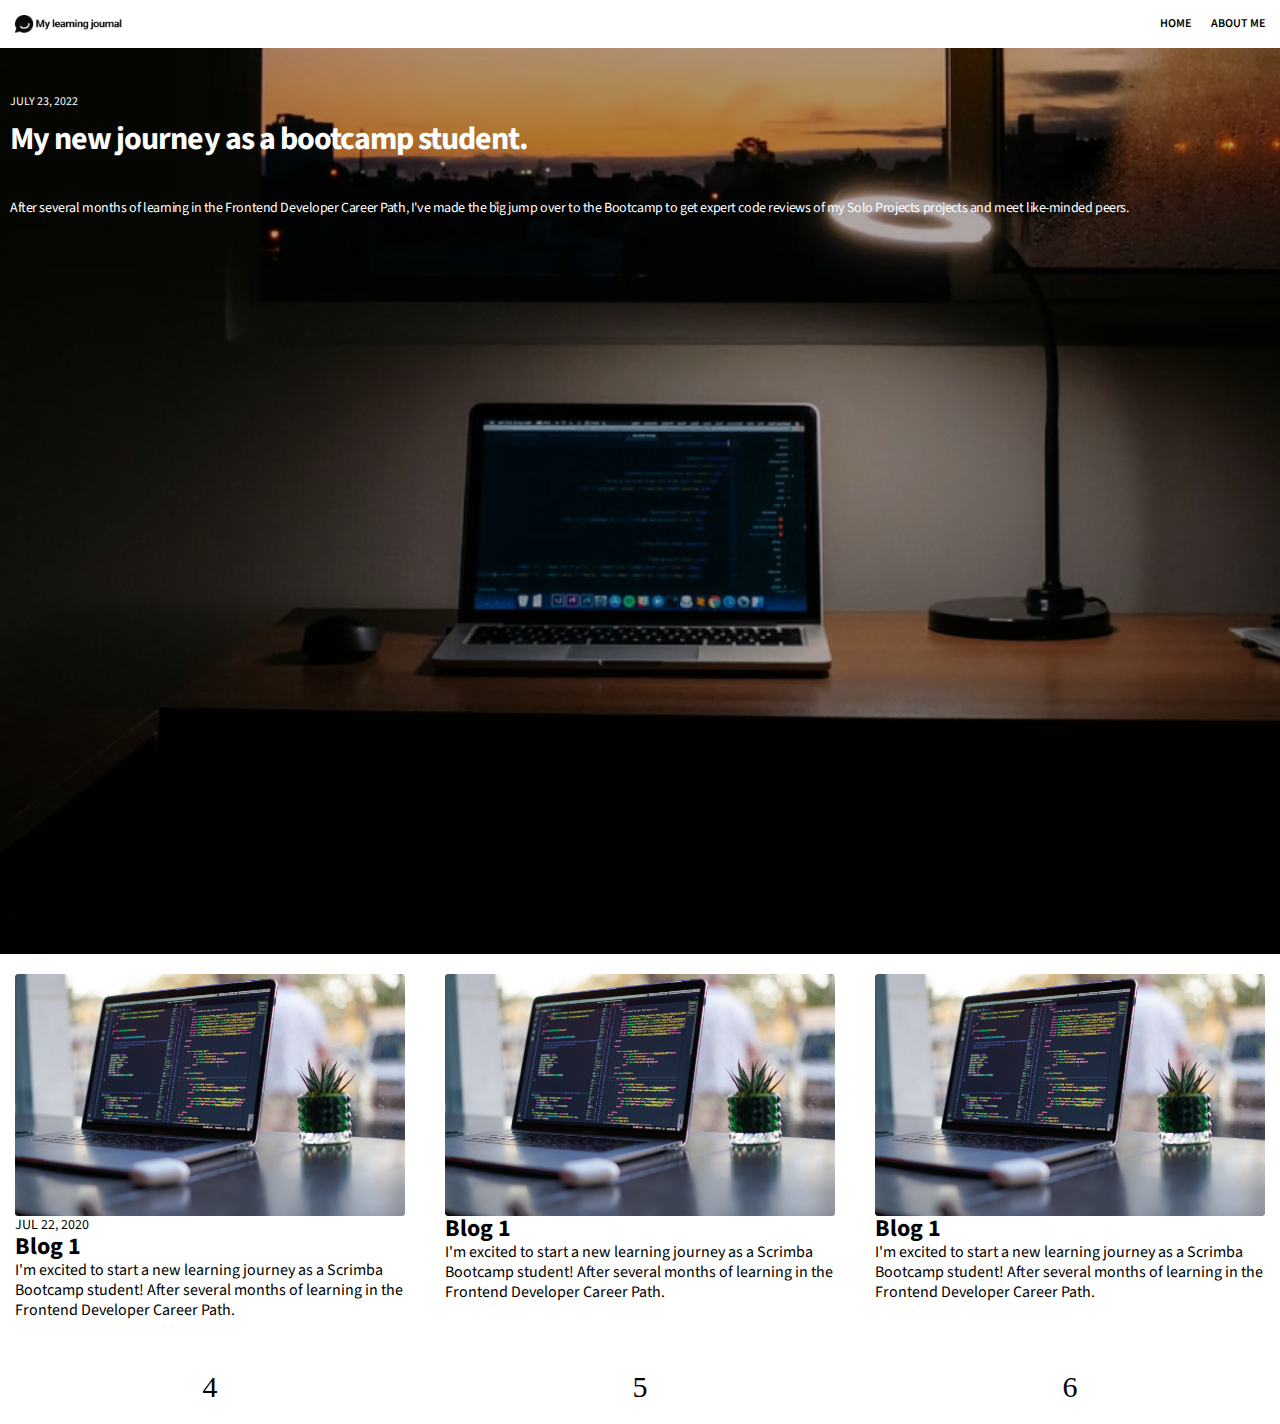
==== index.html @ 58d4a375 "start article layout." ====
<!DOCTYPE html>
<html lang="en">
  <head>
    <meta charset="UTF-8" />
    <meta name="viewport" content="width=device-width, initial-scale=1.0" />
    <title>Document</title>
    <link rel="preconnect" href="https://fonts.googleapis.com" />
    <link rel="preconnect" href="https://fonts.gstatic.com" crossorigin />
    <link
      href="https://fonts.googleapis.com/css2?family=Source+Sans+3:wght@400;600;700&display=swap"
      rel="stylesheet"
    />
  </head>
  <link rel="stylesheet" href="style.css" />
  <body>
    <div class="container">
      <div class="header">
        <img class="logo" src="/images/logo.png" alt="my learning logo" />
        <p class="nav">HOME</p>
        <p class="nav about">ABOUT ME</p>
      </div>
      <div class="hero">
        <img
          class="hero-img"
          src="images/article-image-hero.png"
          alt="a desk, laptop and light"
        />
        <p class="overlay-text">JULY 23, 2022</p>
        <h1 class="overlay-text overlay-text-headline">
          My new journey as a bootcamp student.
        </h1>
        <p class="overlay-text overlay-para">
          After several months of learning in the Frontend Developer Career
          Path, I've made the big jump over to the Bootcamp to get expert code
          reviews of my Solo Projects projects and meet like-minded peers.
        </p>
      </div>

      <!-- start articles -->
      <div class="grid-container">
        <div class="grid-item">
          <img class="article-image" src="/images/article-image-1.png" />
          <p class="article-date">JUL 22, 2020</p>
          <h2>Blog 1</h2>
          <p class="intro">
            I'm excited to start a new learning journey as a Scrimba Bootcamp
            student! After several months of learning in the Frontend Developer
            Career Path.
          </p>
        </div>
        <div class="grid-item">
          <img class="article-image" src="/images/article-image-1.png" />
          <p class="article-date"></p>
          <h2>Blog 1</h2>
          <p class="intro">
            I'm excited to start a new learning journey as a Scrimba Bootcamp
            student! After several months of learning in the Frontend Developer
            Career Path.
          </p>
        </div>
        <div class="grid-item">
          <img class="article-image" src="/images/article-image-1.png" />
          <p class="article-date"></p>
          <h2>Blog 1</h2>
          <p class="intro">
            I'm excited to start a new learning journey as a Scrimba Bootcamp
            student! After several months of learning in the Frontend Developer
            Career Path.
          </p>
        </div>
        <div class="grid-item">4</div>
        <div class="grid-item">5</div>
        <div class="grid-item">6</div>
      </div>
    </div>
  </body>
</html>
---- style.css ----
/* Box sizing rules */
*,
*::before,
*::after {
  box-sizing: border-box;
}

img {
  display: block;
  max-width: 100%;
}

/* Remove default margin */
body,
h1,
h2,
h3,
h4,
p,
figure,
blockquote,
dl,
dd {
  margin: 0;
}

body {
  background-color: lightgray;
}

.container {
  width: 100%;
  background-color: #fff;
  margin: 0 auto;
}

.header {
  display: flex;
  gap: 20px;
  /* justify-content: end; */
  align-items: center;
  width: 100%;
}

.logo {
  margin-right: auto;
  width: 140px;
  padding: 15px;
}
.nav {
  font-family: 'Source Sans 3', sans-serif;
  font-size: 12px;
  font-weight: 600;
  line-height: 20px;
  letter-spacing: 0em;
}

.about {
  padding-right: 15px;
}

.hero {
  display: flex;
  justify-content: left;
  align-items: start;
  position: relative;
}

.hero-img {
  width: 100%;
  height: auto;
}

.overlay-text {
  position: absolute;
  color: white;
  padding: 10px;
  color: white;
  font-family: 'Source Sans 3', sans-serif;
  font-size: 12px;
  font-weight: 400;
  line-height: 15px;
  letter-spacing: 0em;
  margin-top: 3em;
}

.overlay-text-headline {
  position: absolute;
  color: white;
  text-align: center;
  margin-top: 2em;
  font-family: 'Source Sans 3', sans-serif;
  font-size: 32px;
  font-weight: 700;
  line-height: 35px;
  letter-spacing: -0.03em;
  text-align: left;
}

.overlay-para {
  position: absolute;
  color: white;
  margin-top: 10em;
  font-family: 'Source Sans 3', sans-serif;
  font-size: 14px;
  font-weight: 400;
  line-height: 20px;
  letter-spacing: -0.03em;
  text-align: left;
  width: 90%;
}

/* articles grid */
.grid-container {
  display: grid;
  grid-template-columns: auto;
  grid-gap: 10px;
  /* padding: 10px; */
}

.grid-item {
  background-color: rgba(255, 255, 255, 0.8);
  /* border: 1px solid rgba(0, 0, 0, 0.8); */
  padding: 20px 15px;
  font-size: 30px;
  text-align: center;
}

.article-image {
  width: 100%;
}

.article-date {
  font-family: 'Source Sans 3', sans-serif;
  font-size: 14px;
  font-weight: 400;
  line-height: 18px;
  letter-spacing: 0em;
  text-align: left;
}

h2 {
  font-family: 'Source Sans 3', sans-serif;
  font-size: 24px;
  font-weight: 700;
  line-height: 26px;
  letter-spacing: 0em;
  text-align: left;
}

.intro {
  font-family: 'Source Sans 3', sans-serif;
  font-size: 16px;
  font-weight: 400;
  line-height: 20px;
  letter-spacing: 0em;
  text-align: left;
}

@media screen and (max-width: 600px) {
  .grid-container {
    grid-template-columns: auto;
  }
}

@media screen and (min-width: 601px) and (max-width: 900px) {
  .grid-container {
    grid-template-columns: auto auto;
  }
}

@media screen and (min-width: 901px) {
  .grid-container {
    grid-template-columns: auto auto auto;
  }
}
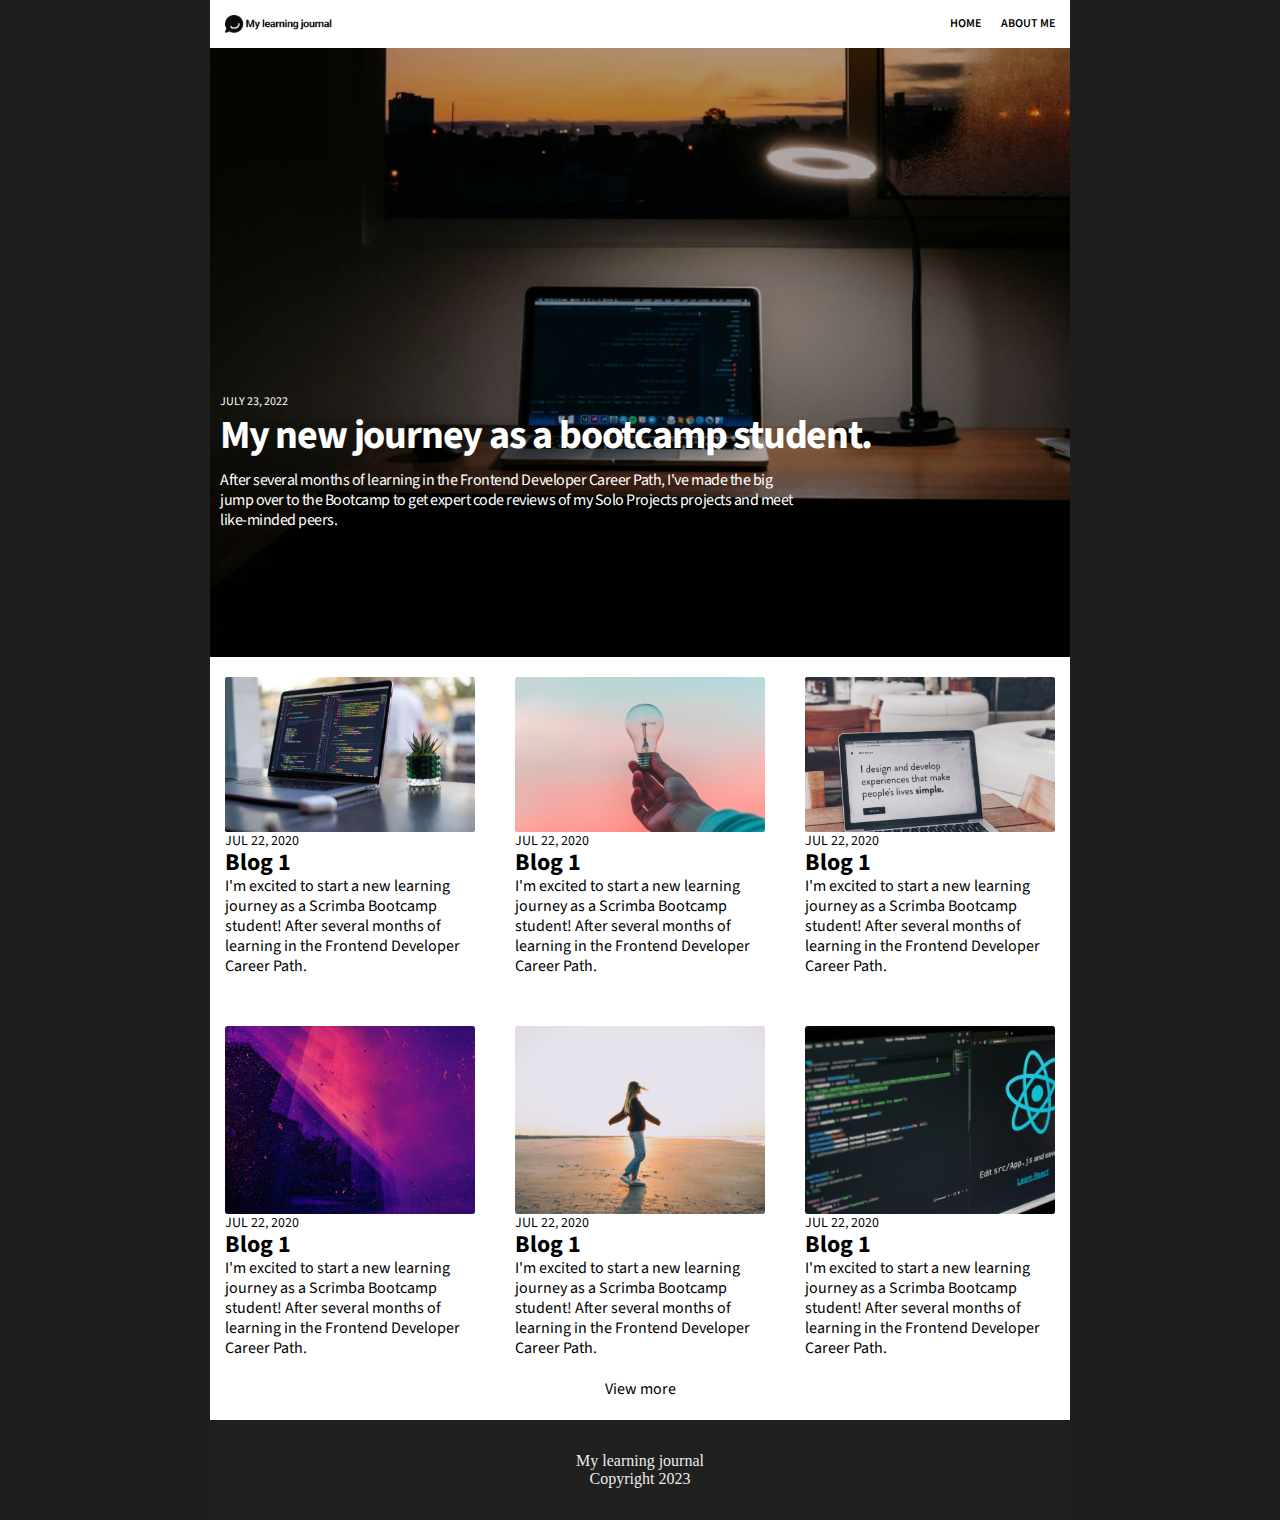
==== commit 9db9f779: "home page." ====
--- a/index.html
+++ b/index.html
@@ -3,7 +3,7 @@
   <head>
     <meta charset="UTF-8" />
     <meta name="viewport" content="width=device-width, initial-scale=1.0" />
-    <title>Document</title>
+    <title>My learning journal</title>
     <link rel="preconnect" href="https://fonts.googleapis.com" />
     <link rel="preconnect" href="https://fonts.gstatic.com" crossorigin />
     <link
@@ -49,8 +49,8 @@
           </p>
         </div>
         <div class="grid-item">
-          <img class="article-image" src="/images/article-image-1.png" />
-          <p class="article-date"></p>
+          <img class="article-image" src="/images/article-image-2.png" />
+          <p class="article-date">JUL 22, 2020</p>
           <h2>Blog 1</h2>
           <p class="intro">
             I'm excited to start a new learning journey as a Scrimba Bootcamp
@@ -59,8 +59,8 @@
           </p>
         </div>
         <div class="grid-item">
-          <img class="article-image" src="/images/article-image-1.png" />
-          <p class="article-date"></p>
+          <img class="article-image" src="/images/article-image-3.png" />
+          <p class="article-date">JUL 22, 2020</p>
           <h2>Blog 1</h2>
           <p class="intro">
             I'm excited to start a new learning journey as a Scrimba Bootcamp
@@ -68,10 +68,45 @@
             Career Path.
           </p>
         </div>
-        <div class="grid-item">4</div>
-        <div class="grid-item">5</div>
-        <div class="grid-item">6</div>
+        <div class="grid-item">
+          <img class="article-image" src="/images/article-image-4.png" />
+          <p class="article-date">JUL 22, 2020</p>
+          <h2>Blog 1</h2>
+          <p class="intro">
+            I'm excited to start a new learning journey as a Scrimba Bootcamp
+            student! After several months of learning in the Frontend Developer
+            Career Path.
+          </p>
+        </div>
+        <div class="grid-item">
+          <img class="article-image" src="/images/article-image-5.png" />
+          <p class="article-date">JUL 22, 2020</p>
+          <h2>Blog 1</h2>
+          <p class="intro">
+            I'm excited to start a new learning journey as a Scrimba Bootcamp
+            student! After several months of learning in the Frontend Developer
+            Career Path.
+          </p>
+        </div>
+        <div class="grid-item">
+          <img class="article-image" src="/images/article-image-6.png" />
+          <p class="article-date">JUL 22, 2020</p>
+          <h2>Blog 1</h2>
+          <p class="intro">
+            I'm excited to start a new learning journey as a Scrimba Bootcamp
+            student! After several months of learning in the Frontend Developer
+            Career Path.
+          </p>
+        </div>
       </div>
+
+      <div><p class="more">View more</p></div>
+      <footer>
+        <div class="footer-content">
+          <p class="copyright-brand">My learning journal</p>
+          <p class="copyright">Copyright 2023</p>
+        </div>
+      </footer>
     </div>
   </body>
 </html>
--- a/style.css
+++ b/style.css
@@ -22,10 +22,11 @@
 dl,
 dd {
   margin: 0;
+  font-family: Source Sans 3, sans-serif;
 }
 
 body {
-  background-color: lightgray;
+  background-color: #1e1e1e;
 }
 
 .container {
@@ -55,6 +56,11 @@
   letter-spacing: 0em;
 }
 
+.more {
+  font-family: 'Source Sans 3', sans-serif;
+  text-align: center;
+  margin-bottom: 20px;
+}
 .about {
   padding-right: 15px;
 }
@@ -64,6 +70,7 @@
   justify-content: left;
   align-items: start;
   position: relative;
+  width: auto;
 }
 
 .hero-img {
@@ -156,6 +163,25 @@
   letter-spacing: 0em;
   text-align: left;
 }
+footer {
+  display: flex;
+  justify-content: center;
+  align-items: center;
+  height: 100px; /* adjust the height as needed */
+  background-color: #202020;
+}
+
+.footer-content {
+  display: flex;
+  flex-direction: column;
+  align-items: center;
+}
+
+.footer-content p {
+  color: #ececec;
+  display: flex;
+  margin: 0;
+}
 
 @media screen and (max-width: 600px) {
   .grid-container {
@@ -173,4 +199,55 @@
   .grid-container {
     grid-template-columns: auto auto auto;
   }
-}
+
+  .container {
+    width: 860px;
+    background-color: #fff;
+    margin: 0 auto;
+  }
+
+  .hero-img {
+    object-fit: fill;
+    /* height: 500px; */
+  }
+
+  .overlay-text {
+    position: absolute;
+    top: 300px;
+    color: white;
+    padding: 10px;
+    color: white;
+    font-family: 'Source Sans 3', sans-serif;
+    font-size: 12px;
+    font-weight: 400;
+    line-height: 15px;
+    letter-spacing: 0em;
+    margin-top: 3em;
+  }
+
+  .overlay-text-headline {
+    position: absolute;
+    color: white;
+    text-align: center;
+    margin-top: 1.5em;
+    font-family: 'Source Sans 3', sans-serif;
+    font-size: 40px;
+    font-weight: 700;
+    line-height: 35px;
+    letter-spacing: -0.03em;
+    text-align: left;
+  }
+
+  .overlay-para {
+    position: absolute;
+    color: white;
+    margin-top: 7em;
+    font-family: 'Source Sans 3', sans-serif;
+    font-size: 16px;
+    font-weight: 400;
+    line-height: 20px;
+    letter-spacing: -0.03em;
+    text-align: left;
+    width: 70%;
+  }
+}
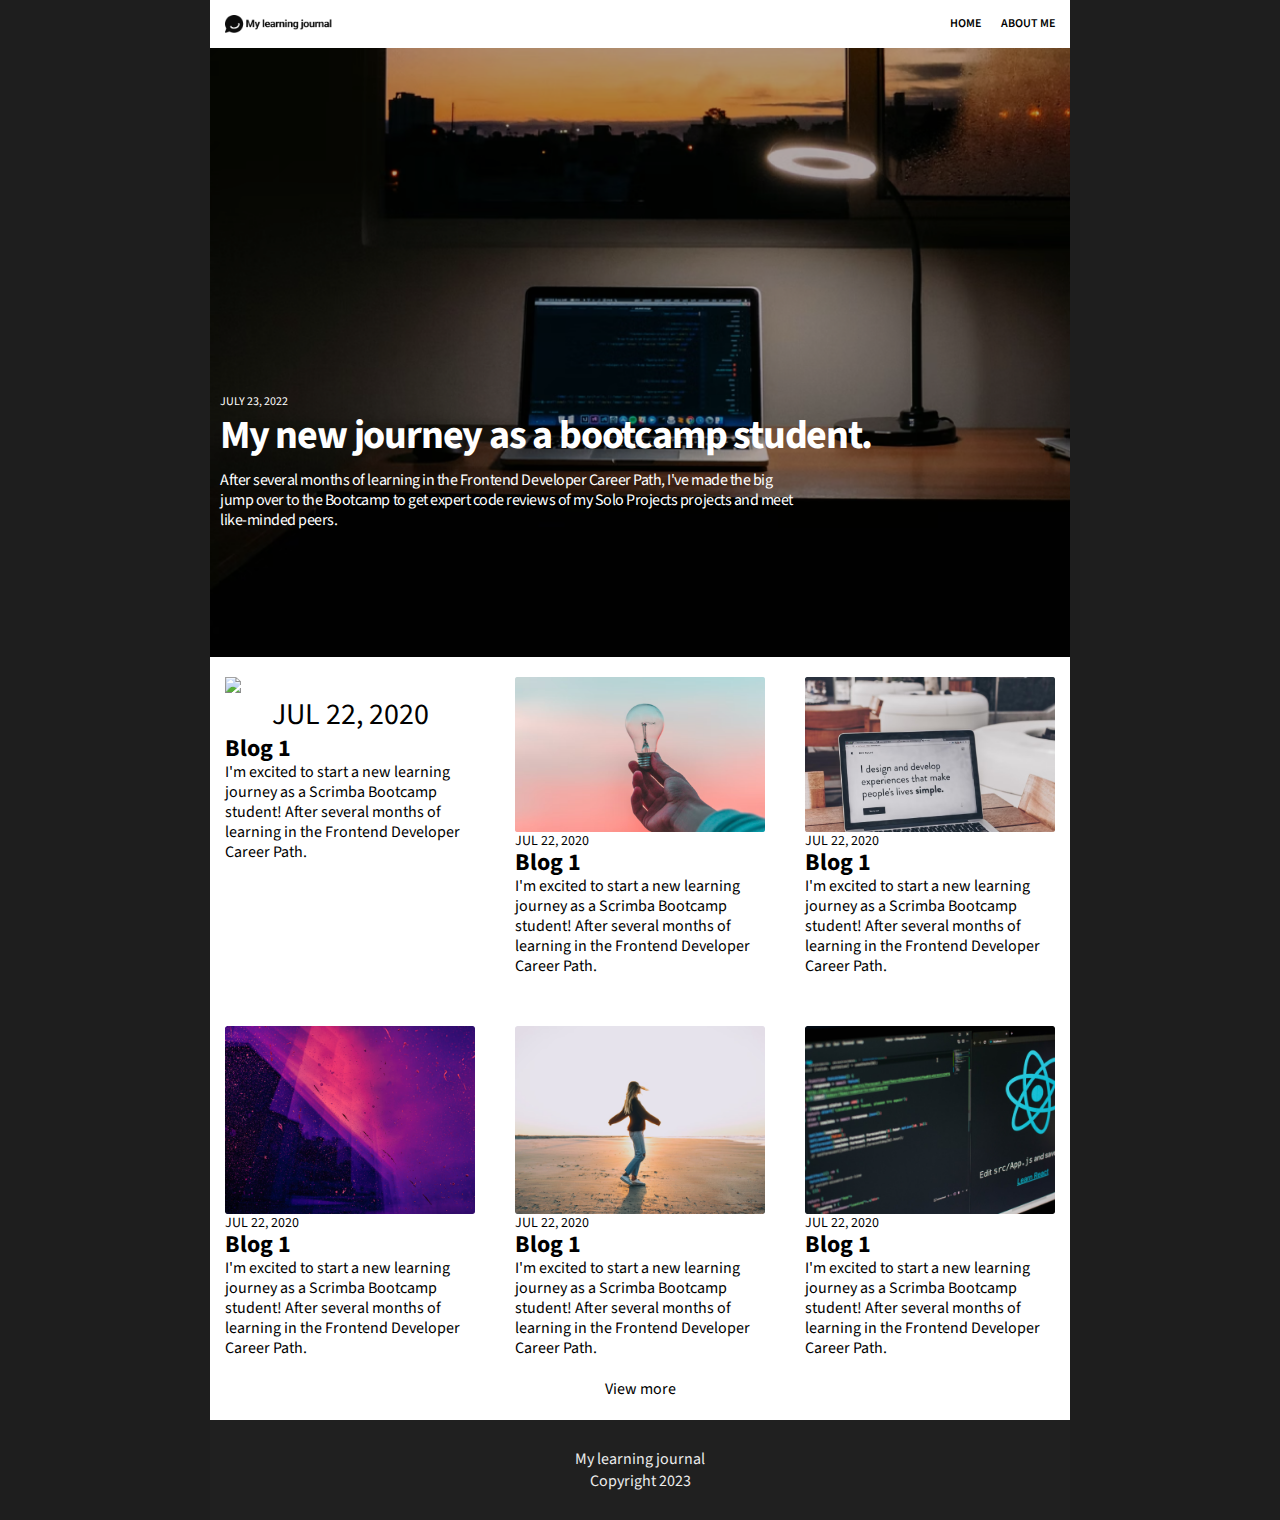
==== commit b86a9b86: "update path for github images." ====
--- a/index.html
+++ b/index.html
@@ -15,7 +15,7 @@
   <body>
     <div class="container">
       <div class="header">
-        <img class="logo" src="/images/logo.png" alt="my learning logo" />
+        <img class="logo" src="./images/logo.png" alt="my learning logo" />
         <p class="nav">HOME</p>
         <p class="nav about">ABOUT ME</p>
       </div>
@@ -39,7 +39,7 @@
       <!-- start articles -->
       <div class="grid-container">
         <div class="grid-item">
-          <img class="article-image" src="/images/article-image-1.png" />
+          <img class="article-image" src="./images/article-image-1.png />
           <p class="article-date">JUL 22, 2020</p>
           <h2>Blog 1</h2>
           <p class="intro">
@@ -49,7 +49,7 @@
           </p>
         </div>
         <div class="grid-item">
-          <img class="article-image" src="/images/article-image-2.png" />
+          <img class="article-image" src="./images/article-image-2.png" />
           <p class="article-date">JUL 22, 2020</p>
           <h2>Blog 1</h2>
           <p class="intro">
@@ -59,7 +59,7 @@
           </p>
         </div>
         <div class="grid-item">
-          <img class="article-image" src="/images/article-image-3.png" />
+          <img class="article-image" src="./images/article-image-3.png" />
           <p class="article-date">JUL 22, 2020</p>
           <h2>Blog 1</h2>
           <p class="intro">
@@ -69,7 +69,7 @@
           </p>
         </div>
         <div class="grid-item">
-          <img class="article-image" src="/images/article-image-4.png" />
+          <img class="article-image" src="./images/article-image-4.png" />
           <p class="article-date">JUL 22, 2020</p>
           <h2>Blog 1</h2>
           <p class="intro">
@@ -79,7 +79,7 @@
           </p>
         </div>
         <div class="grid-item">
-          <img class="article-image" src="/images/article-image-5.png" />
+          <img class="article-image" src="./images/article-image-5.png" />
           <p class="article-date">JUL 22, 2020</p>
           <h2>Blog 1</h2>
           <p class="intro">
@@ -89,7 +89,7 @@
           </p>
         </div>
         <div class="grid-item">
-          <img class="article-image" src="/images/article-image-6.png" />
+          <img class="article-image" src="./images/article-image-6.png" />
           <p class="article-date">JUL 22, 2020</p>
           <h2>Blog 1</h2>
           <p class="intro">
--- a/style.css
+++ b/style.css
@@ -22,7 +22,7 @@
 dl,
 dd {
   margin: 0;
-  font-family: Source Sans 3, sans-serif;
+  font-family: 'Source Sans 3', sans-serif;
 }
 
 body {
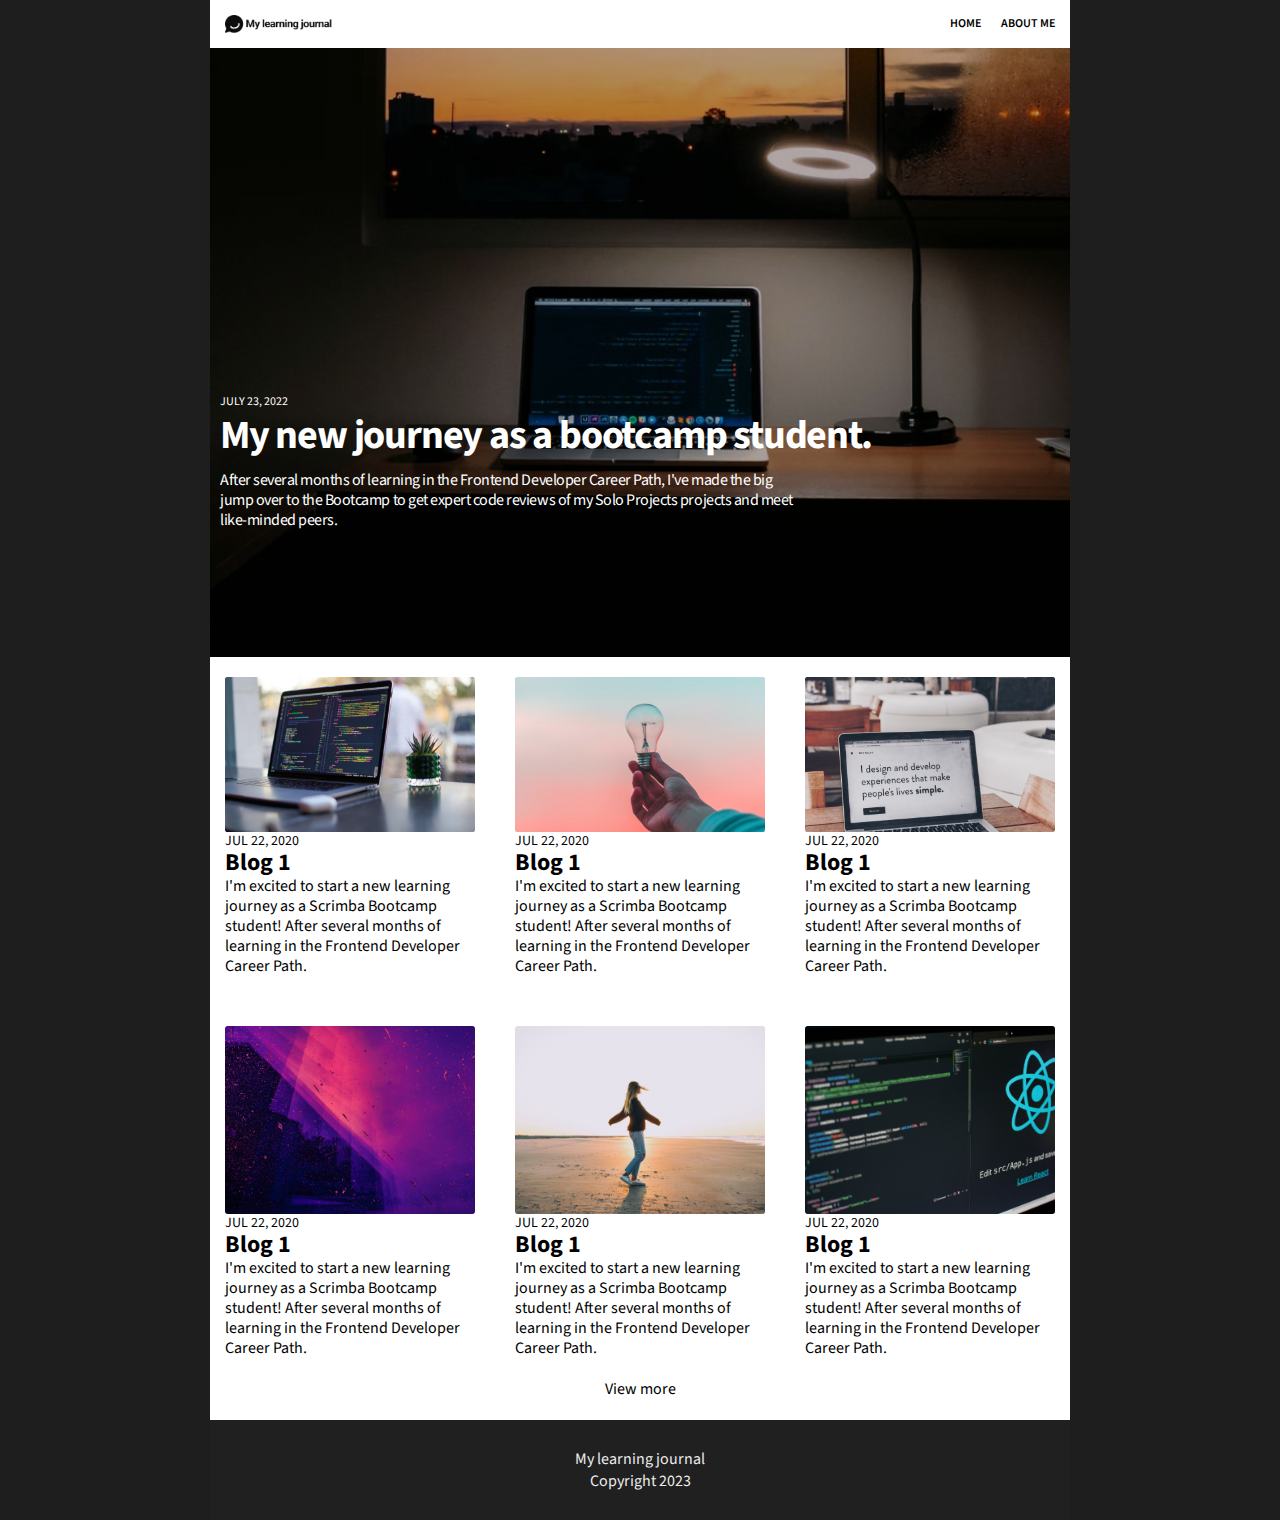
==== commit a42424c8: "missing closing "" ====
--- a/index.html
+++ b/index.html
@@ -39,7 +39,7 @@
       <!-- start articles -->
       <div class="grid-container">
         <div class="grid-item">
-          <img class="article-image" src="./images/article-image-1.png />
+          <img class="article-image" src="./images/article-image-1.png" />
           <p class="article-date">JUL 22, 2020</p>
           <h2>Blog 1</h2>
           <p class="intro">
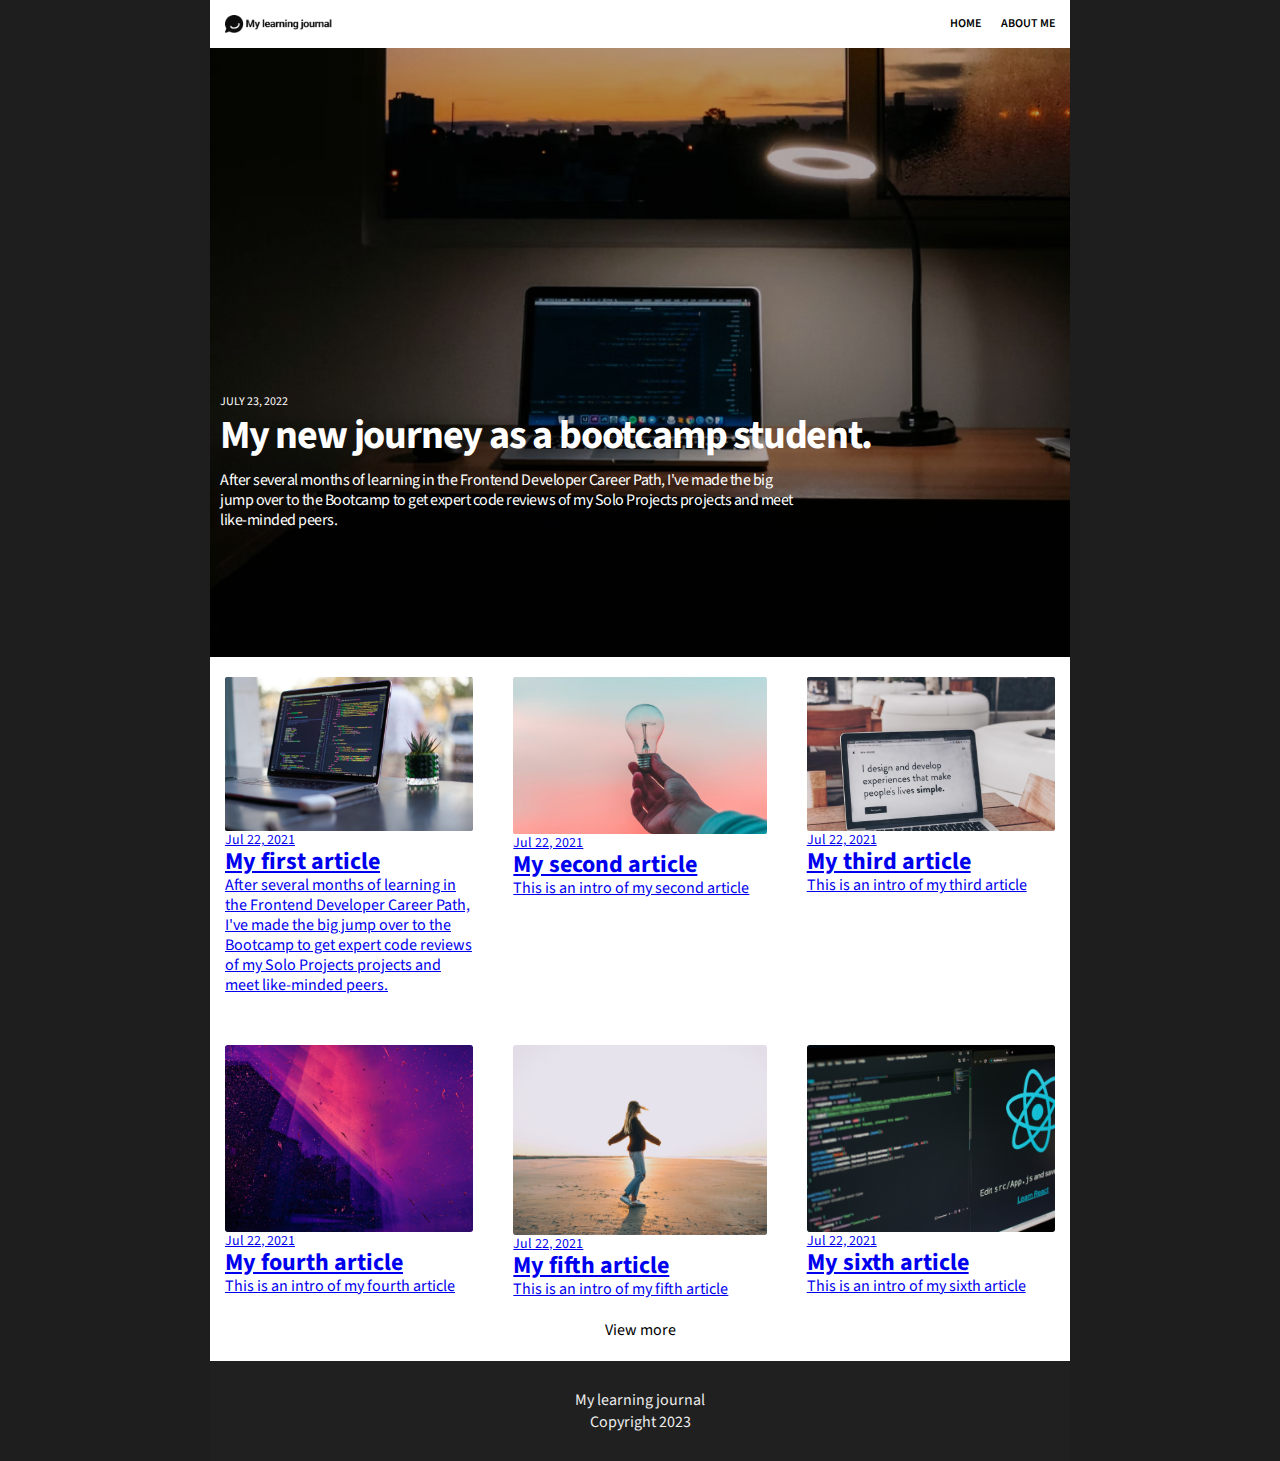
==== commit 6f1568ba: "start article template." ====
--- a/index.html
+++ b/index.html
@@ -37,67 +37,8 @@
       </div>
 
       <!-- start articles -->
-      <div class="grid-container">
-        <div class="grid-item">
-          <img class="article-image" src="./images/article-image-1.png" />
-          <p class="article-date">JUL 22, 2020</p>
-          <h2>Blog 1</h2>
-          <p class="intro">
-            I'm excited to start a new learning journey as a Scrimba Bootcamp
-            student! After several months of learning in the Frontend Developer
-            Career Path.
-          </p>
-        </div>
-        <div class="grid-item">
-          <img class="article-image" src="./images/article-image-2.png" />
-          <p class="article-date">JUL 22, 2020</p>
-          <h2>Blog 1</h2>
-          <p class="intro">
-            I'm excited to start a new learning journey as a Scrimba Bootcamp
-            student! After several months of learning in the Frontend Developer
-            Career Path.
-          </p>
-        </div>
-        <div class="grid-item">
-          <img class="article-image" src="./images/article-image-3.png" />
-          <p class="article-date">JUL 22, 2020</p>
-          <h2>Blog 1</h2>
-          <p class="intro">
-            I'm excited to start a new learning journey as a Scrimba Bootcamp
-            student! After several months of learning in the Frontend Developer
-            Career Path.
-          </p>
-        </div>
-        <div class="grid-item">
-          <img class="article-image" src="./images/article-image-4.png" />
-          <p class="article-date">JUL 22, 2020</p>
-          <h2>Blog 1</h2>
-          <p class="intro">
-            I'm excited to start a new learning journey as a Scrimba Bootcamp
-            student! After several months of learning in the Frontend Developer
-            Career Path.
-          </p>
-        </div>
-        <div class="grid-item">
-          <img class="article-image" src="./images/article-image-5.png" />
-          <p class="article-date">JUL 22, 2020</p>
-          <h2>Blog 1</h2>
-          <p class="intro">
-            I'm excited to start a new learning journey as a Scrimba Bootcamp
-            student! After several months of learning in the Frontend Developer
-            Career Path.
-          </p>
-        </div>
-        <div class="grid-item">
-          <img class="article-image" src="./images/article-image-6.png" />
-          <p class="article-date">JUL 22, 2020</p>
-          <h2>Blog 1</h2>
-          <p class="intro">
-            I'm excited to start a new learning journey as a Scrimba Bootcamp
-            student! After several months of learning in the Frontend Developer
-            Career Path.
-          </p>
-        </div>
+      <div class="grid-container" id="grid-container">
+        <!-- render articles from js -->
       </div>
 
       <div><p class="more">View more</p></div>
@@ -108,5 +49,6 @@
         </div>
       </footer>
     </div>
+    <script type="module" src="script.js"></script>
   </body>
 </html>
--- a/style.css
+++ b/style.css
@@ -251,3 +251,24 @@
     width: 70%;
   }
 }
+
+/* articles page */
+
+main {
+  background-color: #fafafa;
+}
+
+article {
+  padding: 40px 60px;
+}
+
+.recent-posts {
+  text-align: center;
+}
+
+.recent-posts-grid-container {
+  display: grid;
+  grid-template-columns: auto auto auto;
+  grid-gap: 10px;
+  padding: 10px;
+}
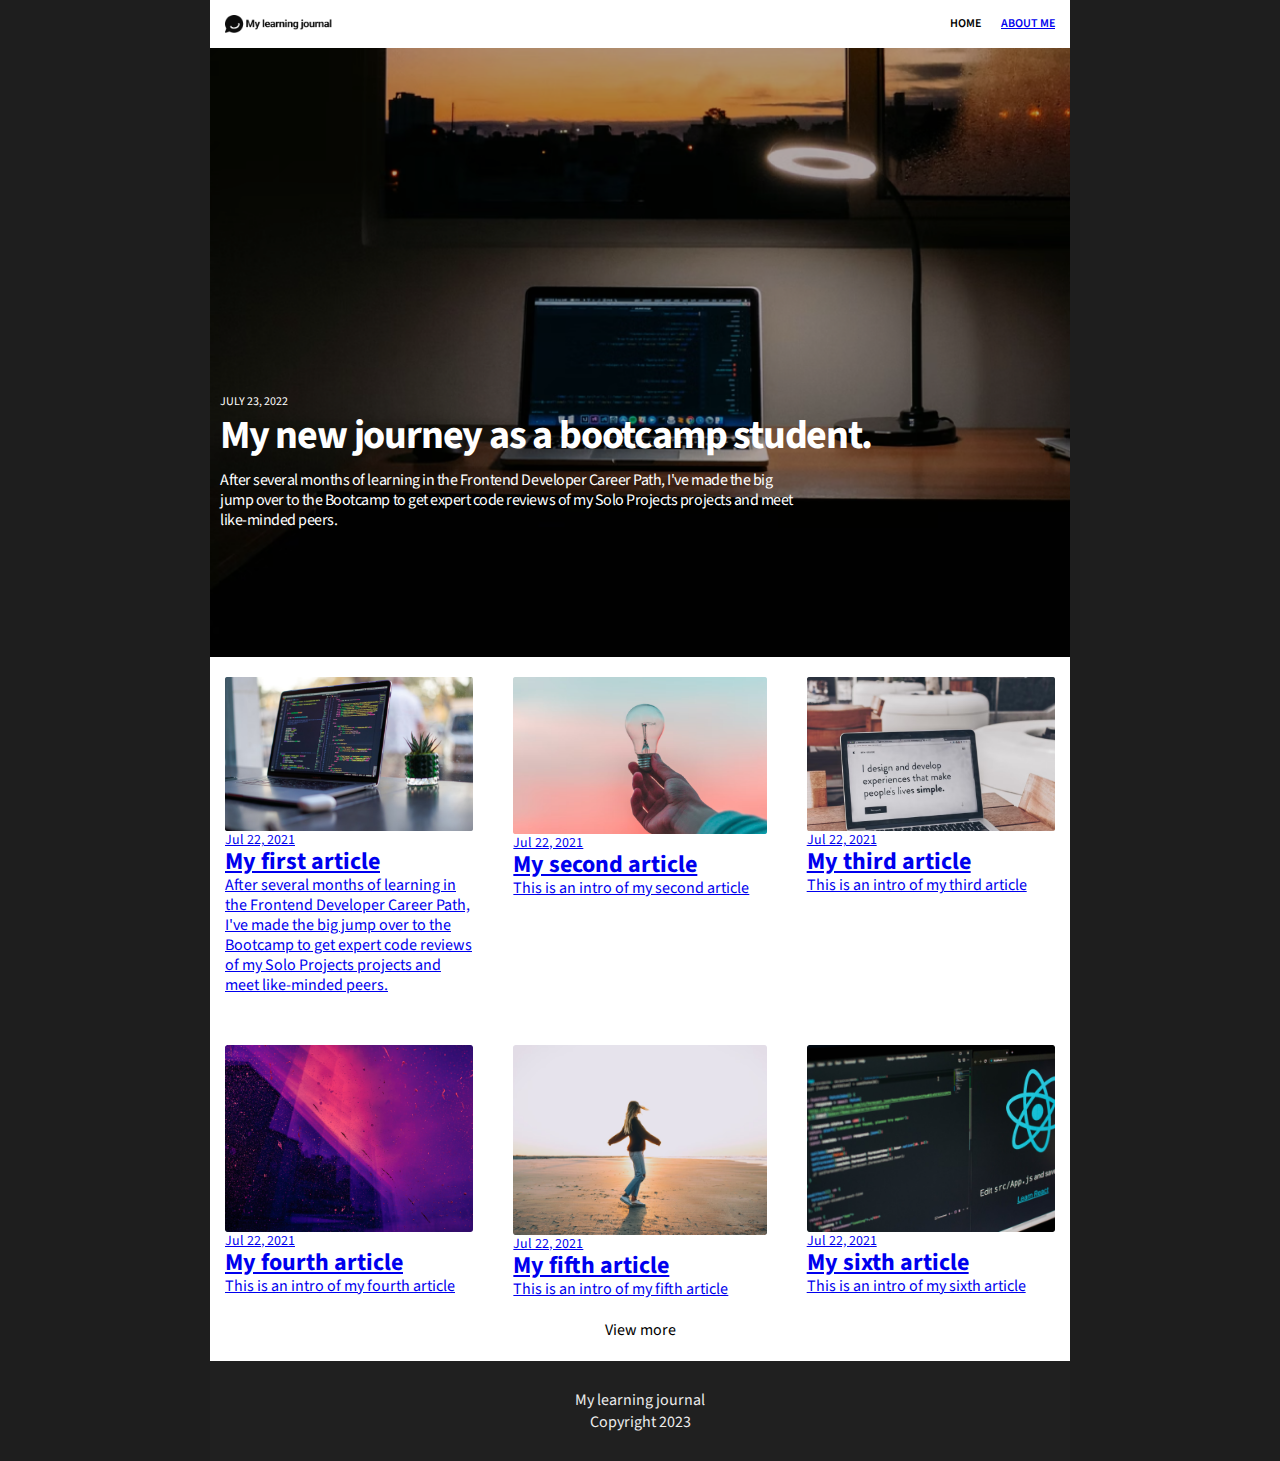
==== commit a79b822d: "nav links." ====
--- a/index.html
+++ b/index.html
@@ -17,7 +17,7 @@
       <div class="header">
         <img class="logo" src="./images/logo.png" alt="my learning logo" />
         <p class="nav">HOME</p>
-        <p class="nav about">ABOUT ME</p>
+        <a href="./about.html"><p class="nav about">ABOUT ME</p></a>
       </div>
       <div class="hero">
         <img
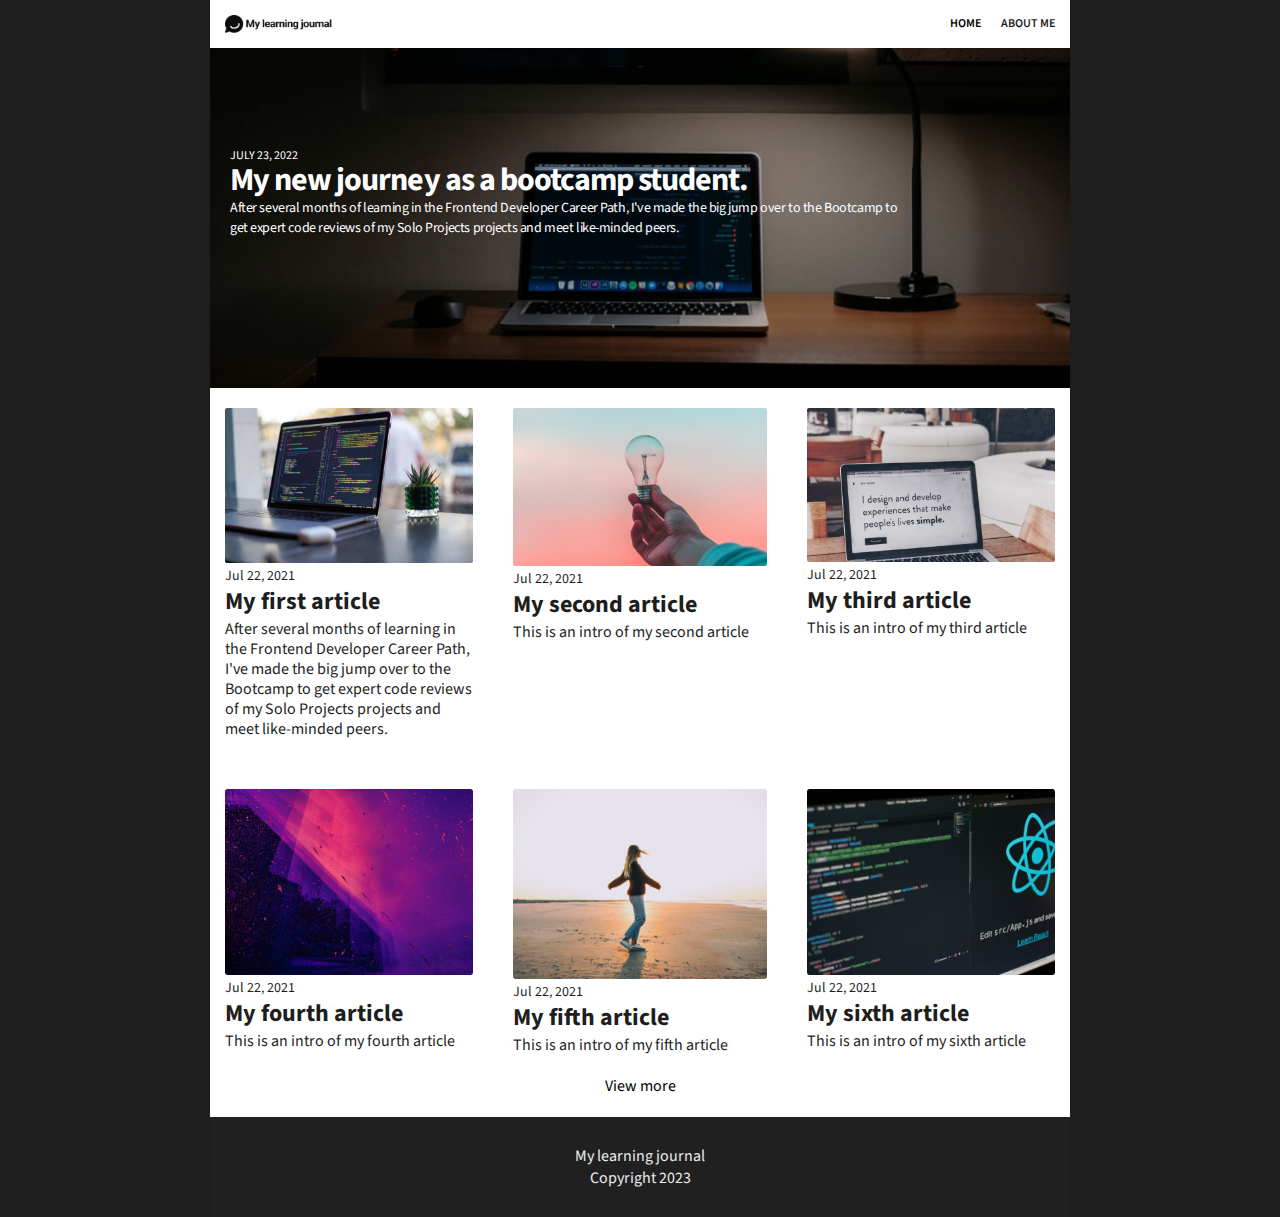
==== commit ab3fd23c: "update hero css" ====
--- a/index.html
+++ b/index.html
@@ -20,12 +20,7 @@
         <a href="./about.html"><p class="nav about">ABOUT ME</p></a>
       </div>
       <div class="hero">
-        <img
-          class="hero-img"
-          src="images/article-image-hero.png"
-          alt="a desk, laptop and light"
-        />
-        <p class="overlay-text">JULY 23, 2022</p>
+        <p class="overlay-text-date">JULY 23, 2022</p>
         <h1 class="overlay-text overlay-text-headline">
           My new journey as a bootcamp student.
         </h1>
--- a/style.css
+++ b/style.css
@@ -23,6 +23,7 @@
 dd {
   margin: 0;
   font-family: 'Source Sans 3', sans-serif;
+  padding: 0;
 }
 
 body {
@@ -66,36 +67,27 @@
 }
 
 .hero {
-  display: flex;
-  justify-content: left;
-  align-items: start;
-  position: relative;
-  width: auto;
-}
-
-.hero-img {
-  width: 100%;
-  height: auto;
-}
-
-.overlay-text {
-  position: absolute;
-  color: white;
-  padding: 10px;
+  background-image: url('./images/article-image-hero.png');
+  background-size: cover;
+  background-position: center;
+  background-color: fuchsia; /* Used if the image is unavailable */
+  padding-top: 100px;
+  padding-bottom: 150px;
+  padding-left: 20px;
+}
+
+.overlay-text-date {
+  color: white;
   color: white;
   font-family: 'Source Sans 3', sans-serif;
   font-size: 12px;
   font-weight: 400;
   line-height: 15px;
-  letter-spacing: 0em;
-  margin-top: 3em;
 }
 
 .overlay-text-headline {
-  position: absolute;
-  color: white;
-  text-align: center;
-  margin-top: 2em;
+  color: white;
+  text-align: left;
   font-family: 'Source Sans 3', sans-serif;
   font-size: 32px;
   font-weight: 700;
@@ -105,16 +97,14 @@
 }
 
 .overlay-para {
-  position: absolute;
-  color: white;
-  margin-top: 10em;
+  color: white;
   font-family: 'Source Sans 3', sans-serif;
   font-size: 14px;
   font-weight: 400;
   line-height: 20px;
   letter-spacing: -0.03em;
   text-align: left;
-  width: 90%;
+  width: 80%;
 }
 
 /* articles grid */
@@ -137,37 +127,31 @@
   width: 100%;
 }
 
-.article-date {
-  font-family: 'Source Sans 3', sans-serif;
-  font-size: 14px;
-  font-weight: 400;
-  line-height: 18px;
-  letter-spacing: 0em;
-  text-align: left;
-}
-
-h2 {
+a h2 {
   font-family: 'Source Sans 3', sans-serif;
   font-size: 24px;
   font-weight: 700;
   line-height: 26px;
   letter-spacing: 0em;
   text-align: left;
-}
-
-.intro {
+  margin-top: 4px;
+}
+
+a .intro {
   font-family: 'Source Sans 3', sans-serif;
   font-size: 16px;
   font-weight: 400;
   line-height: 20px;
   letter-spacing: 0em;
   text-align: left;
-}
+  margin-top: 4px;
+}
+
 footer {
   display: flex;
   justify-content: center;
   align-items: center;
-  height: 100px; /* adjust the height as needed */
+  height: 100px;
   background-color: #202020;
 }
 
@@ -183,18 +167,42 @@
   margin: 0;
 }
 
+article {
+  padding: 10px 15px;
+}
+
+.recent-posts-grid-container {
+  display: grid;
+  grid-template-columns: auto;
+  grid-gap: 10px;
+  padding: 10px;
+}
+
+/* Mobile specific */
 @media screen and (max-width: 600px) {
   .grid-container {
     grid-template-columns: auto;
   }
-}
-
+
+  .welcome {
+    display: flex;
+    flex-direction: column;
+    padding: 20px;
+  }
+}
+
+/* Tablet */
 @media screen and (min-width: 601px) and (max-width: 900px) {
   .grid-container {
     grid-template-columns: auto auto;
   }
-}
-
+  .welcome {
+    display: flex;
+    padding: 20px;
+  }
+}
+
+/* Desktop */
 @media screen and (min-width: 901px) {
   .grid-container {
     grid-template-columns: auto auto auto;
@@ -205,50 +213,20 @@
     background-color: #fff;
     margin: 0 auto;
   }
-
-  .hero-img {
-    object-fit: fill;
-    /* height: 500px; */
-  }
-
-  .overlay-text {
-    position: absolute;
-    top: 300px;
-    color: white;
+  .welcome {
+    display: flex;
+    padding: 20px;
+  }
+
+  article {
+    padding: 40px 60px;
+  }
+
+  .recent-posts-grid-container {
+    display: grid;
+    grid-template-columns: auto auto auto;
+    grid-gap: 10px;
     padding: 10px;
-    color: white;
-    font-family: 'Source Sans 3', sans-serif;
-    font-size: 12px;
-    font-weight: 400;
-    line-height: 15px;
-    letter-spacing: 0em;
-    margin-top: 3em;
-  }
-
-  .overlay-text-headline {
-    position: absolute;
-    color: white;
-    text-align: center;
-    margin-top: 1.5em;
-    font-family: 'Source Sans 3', sans-serif;
-    font-size: 40px;
-    font-weight: 700;
-    line-height: 35px;
-    letter-spacing: -0.03em;
-    text-align: left;
-  }
-
-  .overlay-para {
-    position: absolute;
-    color: white;
-    margin-top: 7em;
-    font-family: 'Source Sans 3', sans-serif;
-    font-size: 16px;
-    font-weight: 400;
-    line-height: 20px;
-    letter-spacing: -0.03em;
-    text-align: left;
-    width: 70%;
   }
 }
 
@@ -258,17 +236,24 @@
   background-color: #fafafa;
 }
 
-article {
-  padding: 40px 60px;
-}
-
 .recent-posts {
   text-align: center;
 }
 
-.recent-posts-grid-container {
-  display: grid;
-  grid-template-columns: auto auto auto;
-  grid-gap: 10px;
-  padding: 10px;
-}
+.about-content {
+  padding: 20px;
+}
+
+a {
+  text-decoration: none;
+  color: #1e1e1e;
+}
+
+a .article-date {
+  font-family: 'Source Sans 3', sans-serif;
+  font-size: 14px;
+  font-weight: 400;
+  line-height: 18px;
+  text-align: left;
+  margin-top: 4px;
+}
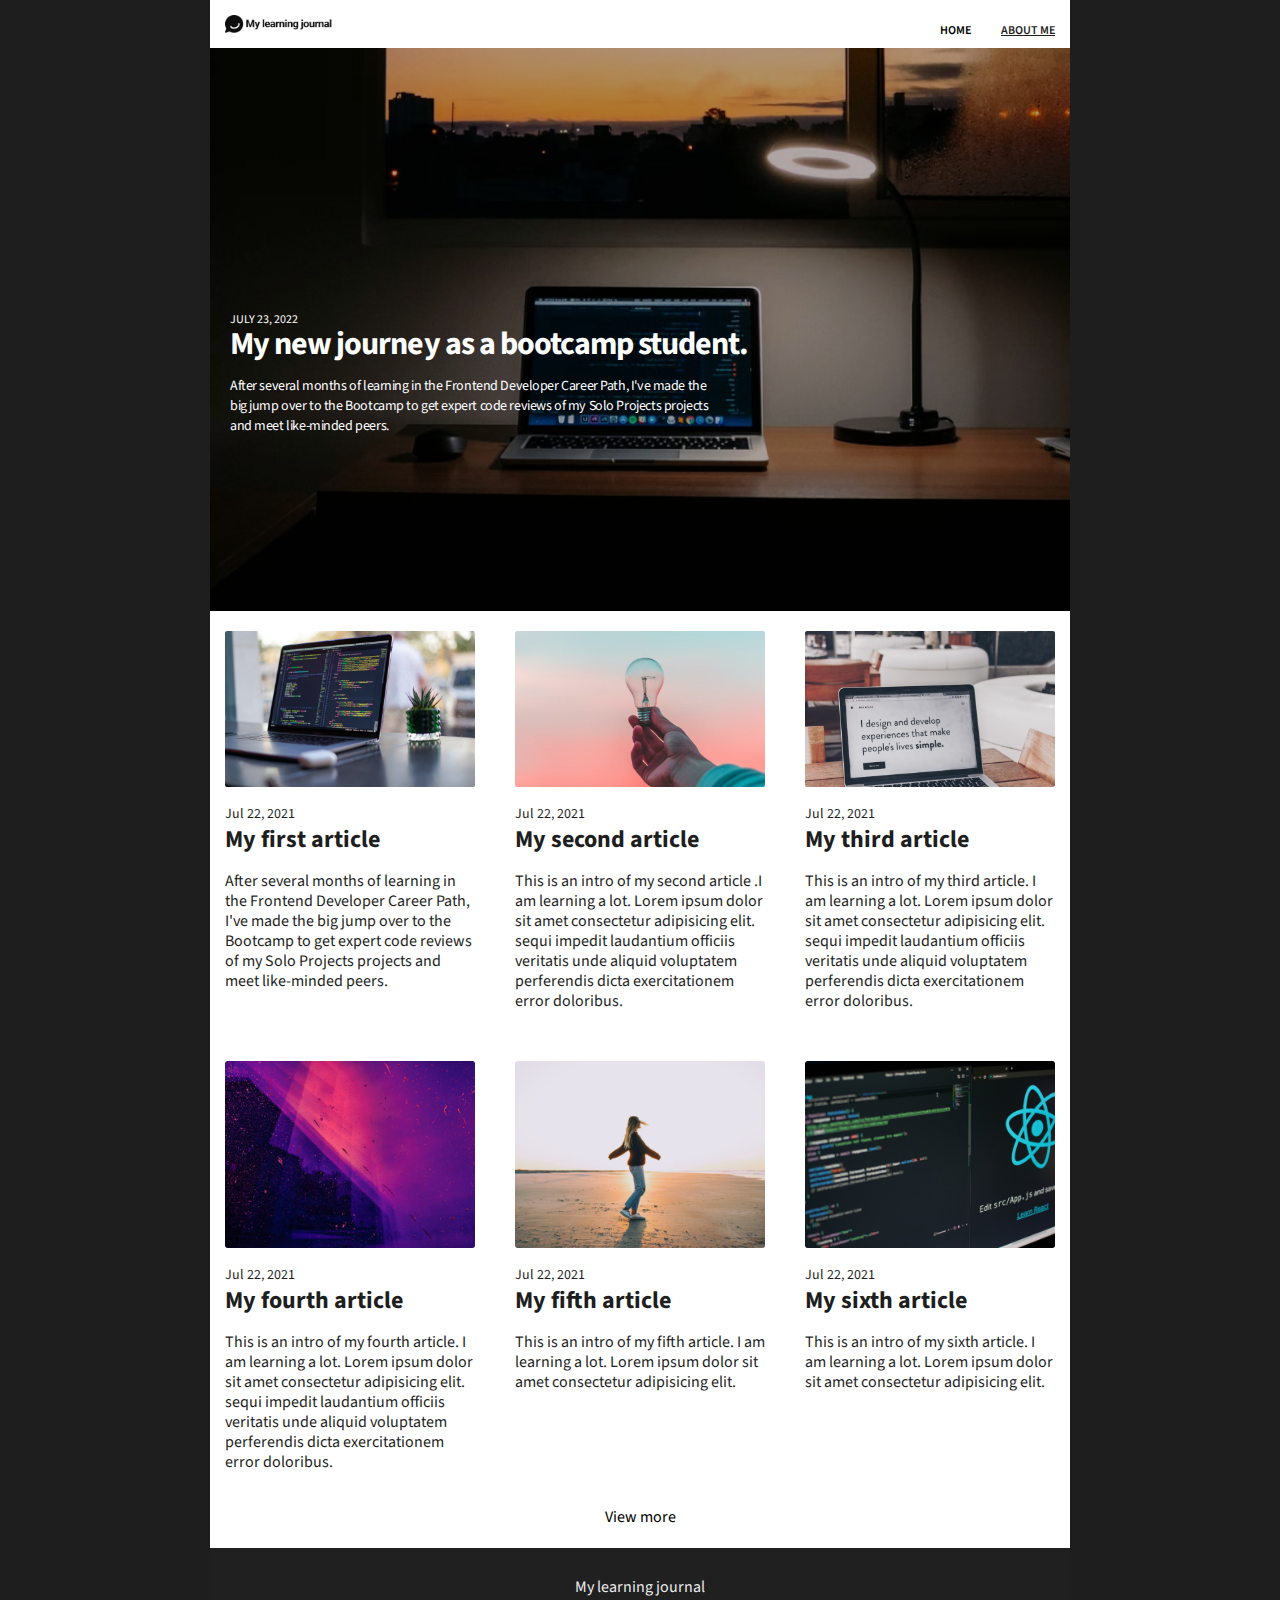
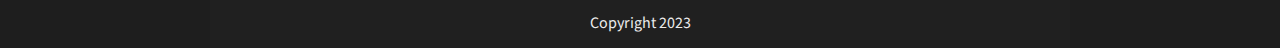
==== commit 8db5d6c1: "menu link states" ====
--- a/index.html
+++ b/index.html
@@ -17,7 +17,7 @@
       <div class="header">
         <img class="logo" src="./images/logo.png" alt="my learning logo" />
         <p class="nav">HOME</p>
-        <a href="./about.html"><p class="nav about">ABOUT ME</p></a>
+        <a href="./about.html"><p class="nav about inactive">ABOUT ME</p></a>
       </div>
       <div class="hero">
         <p class="overlay-text-date">JULY 23, 2022</p>
--- a/style.css
+++ b/style.css
@@ -1,4 +1,4 @@
-/* Box sizing rules */
+/* General resets */
 *,
 *::before,
 *::after {
@@ -10,7 +10,6 @@
   max-width: 100%;
 }
 
-/* Remove default margin */
 body,
 h1,
 h2,
@@ -22,26 +21,61 @@
 dl,
 dd {
   margin: 0;
+  padding: 0;
   font-family: 'Source Sans 3', sans-serif;
-  padding: 0;
 }
 
 body {
   background-color: #1e1e1e;
 }
 
+/* Mobile first - media queries for larger devices */
+
+/* Recent posts single column */
+.grid-container {
+  grid-template-columns: auto;
+}
+
+.grid-item {
+  background-color: rgba(255, 255, 255, 0.8);
+  padding: 20px 15px;
+  font-size: 30px;
+  text-align: center;
+}
+
+a h2 {
+  font-size: 24px;
+  font-weight: 700;
+  line-height: 26px;
+  letter-spacing: 0em;
+  text-align: left;
+  margin-top: 4px;
+}
+
+a .home-intro {
+  font-size: 16px;
+  font-weight: 400;
+  line-height: 20px;
+  letter-spacing: 0em;
+  text-align: left;
+  margin-top: 4px;
+}
+
+.welcome {
+  display: flex;
+  flex-direction: column;
+  padding: 20px;
+}
+
+a {
+  text-decoration: none;
+  color: #1e1e1e;
+}
+
 .container {
   width: 100%;
   background-color: #fff;
   margin: 0 auto;
-}
-
-.header {
-  display: flex;
-  gap: 20px;
-  /* justify-content: end; */
-  align-items: center;
-  width: 100%;
 }
 
 .logo {
@@ -49,37 +83,13 @@
   width: 140px;
   padding: 15px;
 }
-.nav {
-  font-family: 'Source Sans 3', sans-serif;
-  font-size: 12px;
-  font-weight: 600;
-  line-height: 20px;
-  letter-spacing: 0em;
-}
-
-.more {
-  font-family: 'Source Sans 3', sans-serif;
-  text-align: center;
-  margin-bottom: 20px;
-}
-.about {
-  padding-right: 15px;
-}
-
-.hero {
-  background-image: url('./images/article-image-hero.png');
-  background-size: cover;
-  background-position: center;
-  background-color: fuchsia; /* Used if the image is unavailable */
-  padding-top: 100px;
-  padding-bottom: 150px;
-  padding-left: 20px;
+
+img {
+  width: 100%;
 }
 
 .overlay-text-date {
   color: white;
-  color: white;
-  font-family: 'Source Sans 3', sans-serif;
   font-size: 12px;
   font-weight: 400;
   line-height: 15px;
@@ -88,64 +98,25 @@
 .overlay-text-headline {
   color: white;
   text-align: left;
-  font-family: 'Source Sans 3', sans-serif;
   font-size: 32px;
   font-weight: 700;
   line-height: 35px;
   letter-spacing: -0.03em;
   text-align: left;
+  width: 90%;
 }
 
 .overlay-para {
   color: white;
-  font-family: 'Source Sans 3', sans-serif;
   font-size: 14px;
   font-weight: 400;
   line-height: 20px;
   letter-spacing: -0.03em;
   text-align: left;
-  width: 80%;
-}
-
-/* articles grid */
-.grid-container {
-  display: grid;
-  grid-template-columns: auto;
-  grid-gap: 10px;
-  /* padding: 10px; */
-}
-
-.grid-item {
-  background-color: rgba(255, 255, 255, 0.8);
-  /* border: 1px solid rgba(0, 0, 0, 0.8); */
-  padding: 20px 15px;
-  font-size: 30px;
-  text-align: center;
-}
-
-.article-image {
-  width: 100%;
-}
-
-a h2 {
-  font-family: 'Source Sans 3', sans-serif;
-  font-size: 24px;
-  font-weight: 700;
-  line-height: 26px;
-  letter-spacing: 0em;
-  text-align: left;
-  margin-top: 4px;
-}
-
-a .intro {
-  font-family: 'Source Sans 3', sans-serif;
-  font-size: 16px;
-  font-weight: 400;
-  line-height: 20px;
-  letter-spacing: 0em;
-  text-align: left;
-  margin-top: 4px;
-}
+  width: 60%;
+}
+
+/* Footer */
 
 footer {
   display: flex;
@@ -167,10 +138,7 @@
   margin: 0;
 }
 
-article {
-  padding: 10px 15px;
-}
-
+/* Articles page styles */
 .recent-posts-grid-container {
   display: grid;
   grid-template-columns: auto;
@@ -178,82 +146,218 @@
   padding: 10px;
 }
 
-/* Mobile specific */
-@media screen and (max-width: 600px) {
-  .grid-container {
-    grid-template-columns: auto;
-  }
-
-  .welcome {
-    display: flex;
-    flex-direction: column;
-    padding: 20px;
-  }
-}
-
-/* Tablet */
+/* articles page */
+
+main {
+  background-color: #fafafa;
+}
+
+.recent-posts {
+  text-align: center;
+}
+
+a {
+  text-decoration: none;
+  color: #1e1e1e;
+}
+
+a .article-date {
+  font-size: 14px;
+  font-weight: 400;
+  line-height: 18px;
+  text-align: left;
+  margin-top: 4px;
+}
+
+.title {
+  padding-left: 40px;
+  padding-top: 5px;
+}
+
+.intro {
+  padding-left: 40px;
+  width: 90%;
+}
+
+.main-image {
+  padding: 20px;
+  width: 100%;
+}
+
+.about {
+  padding-left: 10px;
+}
+
+p {
+  padding-top: 14px;
+}
+
+.header {
+  display: flex;
+  align-items: center;
+  gap: 20px;
+  width: 100%;
+}
+
+/* .nav,
+.more,
+a h2,
+a .home-intro,
+a .article-date {
+  font-family: 'Source Sans 3', sans-serif;
+  text-align: left;
+} */
+
+.nav {
+  font-size: 12px;
+  font-weight: 600;
+  line-height: 20px;
+}
+
+.more {
+  text-align: center;
+  margin-bottom: 20px;
+}
+
+.about {
+  padding-right: 15px;
+}
+
+/* Layouts */
+
+.container {
+  width: 100%;
+  background-color: #fff;
+  margin: 0 auto;
+}
+
+.hero {
+  background-image: url('./images/article-image-hero.png');
+  background-size: cover;
+  background-position: center;
+  padding: 250px 20px 100px;
+}
+
+.hero .overlay-text-date,
+.hero .overlay-text-headline,
+.hero .overlay-para {
+  color: white;
+  font-family: 'Source Sans 3', sans-serif;
+  text-align: left;
+}
+
+.overlay-text-date {
+  font-size: 12px;
+  font-weight: 400;
+  line-height: 15px;
+}
+
+.overlay-text-headline {
+  font-size: 32px;
+  font-weight: 700;
+  line-height: 35px;
+  letter-spacing: -0.03em;
+  width: 90%;
+}
+
+.overlay-para {
+  font-size: 14px;
+  font-weight: 400;
+  line-height: 20px;
+  letter-spacing: -0.03em;
+  width: 60%;
+}
+
+/* Grid */
+
+.grid-container,
+.recent-posts-grid-container {
+  display: grid;
+  grid-gap: 10px;
+}
+
+.grid-item {
+  background-color: rgba(255, 255, 255, 0.8);
+  padding: 20px 15px;
+  font-size: 30px;
+  text-align: center;
+}
+
+/* Articles page styles */
+
+.about-content,
+.content {
+  padding: 20px;
+}
+
+.content {
+  padding-top: 20px;
+  padding-bottom: 20px;
+  width: 90%;
+}
+
+.date,
+.title,
+.intro,
+.content {
+  padding-left: 40px;
+}
+
+.date {
+  padding-top: 60px;
+}
+
+.title {
+  padding-top: 5px;
+}
+
+.intro,
+.content {
+  width: 90%;
+}
+
+.main-image {
+  padding: 20px;
+  width: 100%;
+}
+
+/* Media queries */
+
 @media screen and (min-width: 601px) and (max-width: 900px) {
   .grid-container {
     grid-template-columns: auto auto;
   }
+
   .welcome {
     display: flex;
     padding: 20px;
   }
 }
 
-/* Desktop */
 @media screen and (min-width: 901px) {
-  .grid-container {
+  .hero {
+    background-position: top;
+    padding-top: 250px;
+    padding-bottom: 175px;
+  }
+
+  .grid-container,
+  .recent-posts-grid-container {
     grid-template-columns: auto auto auto;
   }
 
   .container {
     width: 860px;
-    background-color: #fff;
     margin: 0 auto;
   }
+
   .welcome {
     display: flex;
+    flex-direction: row;
     padding: 20px;
   }
-
-  article {
-    padding: 40px 60px;
-  }
-
-  .recent-posts-grid-container {
-    display: grid;
-    grid-template-columns: auto auto auto;
-    grid-gap: 10px;
-    padding: 10px;
-  }
-}
-
-/* articles page */
-
-main {
-  background-color: #fafafa;
-}
-
-.recent-posts {
-  text-align: center;
-}
-
-.about-content {
-  padding: 20px;
-}
-
-a {
-  text-decoration: none;
-  color: #1e1e1e;
-}
-
-a .article-date {
-  font-family: 'Source Sans 3', sans-serif;
-  font-size: 14px;
-  font-weight: 400;
-  line-height: 18px;
-  text-align: left;
-  margin-top: 4px;
-}
+}
+
+.inactive {
+  text-decoration: underline;
+}
